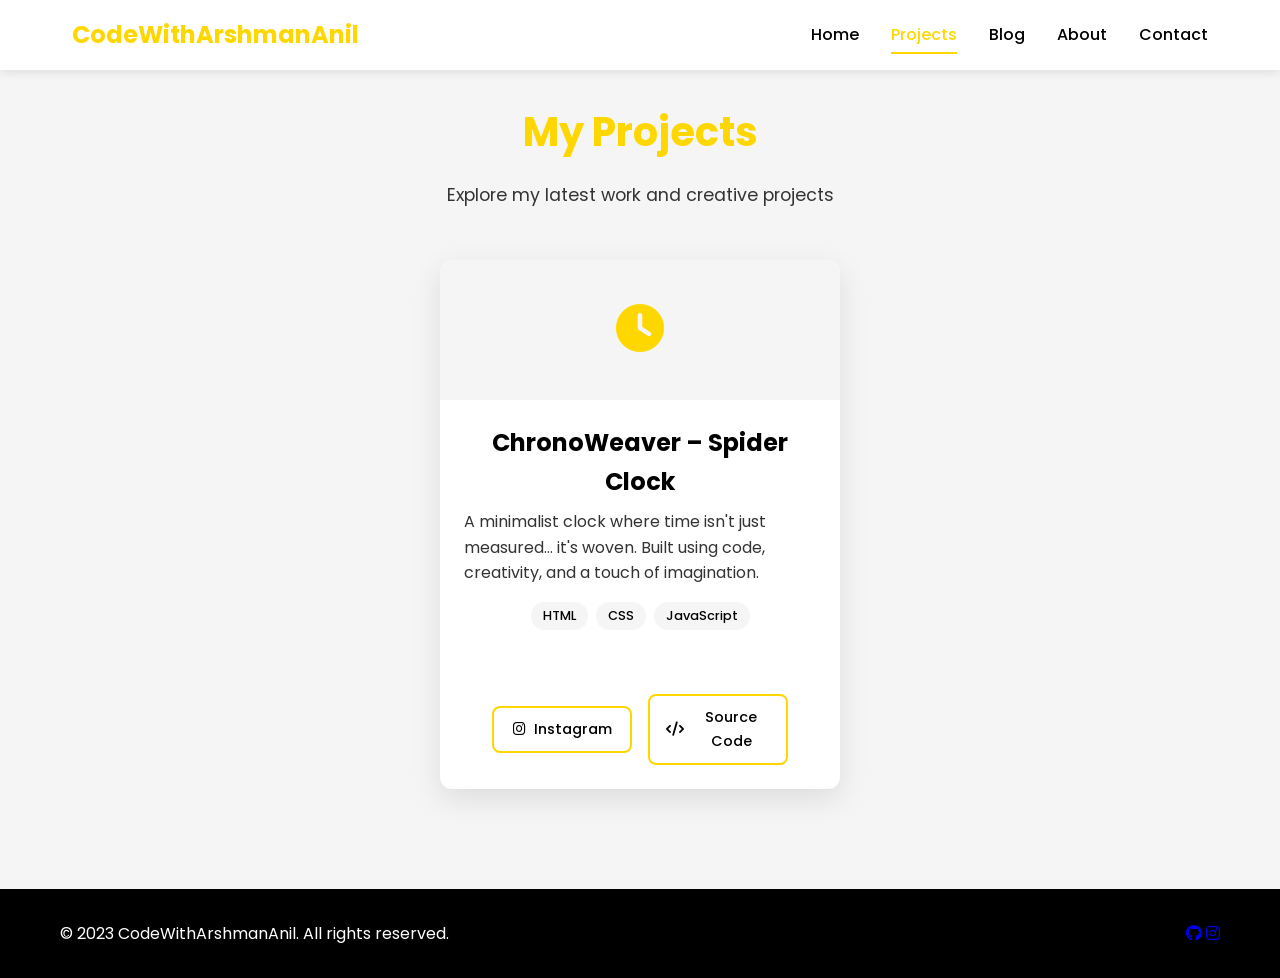
==== projects.html @ a1ff9b16 "Add files via upload" ====
<!DOCTYPE html>
<html lang="en">
<head>
    <meta charset="UTF-8">
    <meta name="viewport" content="width=device-width, initial-scale=1.0">
    <title>Projects - CodeWithArshmanAnil</title>
    <link rel="stylesheet" href="style.css">
    <link rel="stylesheet" href="https://cdnjs.cloudflare.com/ajax/libs/font-awesome/6.4.0/css/all.min.css">
    <link href="https://fonts.googleapis.com/css2?family=Poppins:wght@300;400;500;600;700&display=swap" rel="stylesheet">
</head>
<body>
    <!-- Preloader -->
    <div class="preloader">
        <div class="loader-content">
            <h2>CodeWithArshmanAnil</h2>
            <div class="loader-bar"></div>
        </div>
    </div>

    <!-- Navigation -->
    <nav class="navbar">
        <div class="nav-container">
            <div class="logo">
                <a href="index.html">CodeWithArshmanAnil</a>
            </div>
            <ul class="nav-menu">
                <li class="nav-item">
                    <a href="index.html" class="nav-link">Home</a>
                </li>
                <li class="nav-item">
                    <a href="projects.html" class="nav-link active">Projects</a>
                </li>
                <li class="nav-item">
                    <a href="blog.html" class="nav-link">Blog</a>
                </li>
                <li class="nav-item">
                    <a href="about.html" class="nav-link">About</a>
                </li>
                <li class="nav-item">
                    <a href="contact.html" class="nav-link">Contact</a>
                </li>
            </ul>
            <div class="hamburger">
                <span class="bar"></span>
                <span class="bar"></span>
                <span class="bar"></span>
            </div>
        </div>
    </nav>

    <!-- Projects Section -->
    <section class="projects-section">
        <div class="container">
            <h1 class="section-title reveal">My Projects</h1>
            <p class="section-subtitle reveal">Explore my latest work and creative projects</p>
            
            <div class="projects-grid">
                <!-- Project Card 1 -->
                <div class="project-card reveal">
                    <div class="project-icon">
                        <i class="fas fa-clock"></i>
                    </div>
                    <div class="project-content">
                        <h3 class="project-title">ChronoWeaver – Spider Clock</h3>
                        <p class="project-description">A minimalist clock where time isn't just measured… it's woven. Built using code, creativity, and a touch of imagination.</p>
                        <div class="tech-stack">
                            <span class="tech-tag">HTML</span>
                            <span class="tech-tag">CSS</span>
                            <span class="tech-tag">JavaScript</span>
                        </div>
                        <div class="project-links">
                            <a href="https://www.instagram.com/p/DQT1IyyiHK-/" target="_blank" class="btn btn-outline">
                                <i class="fab fa-instagram"></i> Instagram
                            </a>
                            <a href="https://www.mediafire.com/file/xndtvlisr0bnovw/ChronoWeaver+–+Spider+Clock.zip/file" target="_blank" class="btn btn-outline">
                                <i class="fas fa-code"></i> Source Code
                            </a>
                        </div>
                    </div>
                </div>
    </section>

    <!-- Footer -->
    <footer class="footer">
        <div class="footer-content">
            <p>&copy; 2023 CodeWithArshmanAnil. All rights reserved.</p>
            <div class="social-links">
                <a href="https://github.com/ZentrixVayne" target="_blank"><i class="fab fa-github"></i></a>
                <a href="https://www.instagram.com/iamarshmananil/" target="_blank"><i class="fab fa-instagram"></i></a>
            </div>
        </div>
    </footer>

    <script src="script.js"></script>
</body>
</html>
---- style.css ----
/* Global Styles */
* {
    margin: 0;
    padding: 0;
    box-sizing: border-box;
}

:root {
    --primary-color: #FFD700;
    --secondary-color: #FFA500;
    --text-color: #000000;
    --bg-color: #FFFFFF;
    --light-gray: #f5f5f5;
    --dark-gray: #333333;
    --transition: all 0.3s ease;
}

html {
    scroll-behavior: smooth;
}

body {
    font-family: 'Poppins', sans-serif;
    background-color: var(--bg-color);
    color: var(--text-color);
    line-height: 1.6;
    overflow-x: hidden;
    min-height: 100vh;
}

.container {
    max-width: 1200px;
    margin: 0 auto;
    padding: 0 20px;
    width: 100%;
}

/* Preloader - Faster and better centered */
.preloader {
    position: fixed;
    top: 0;
    left: 0;
    width: 100%;
    height: 100%;
    background: linear-gradient(135deg, var(--bg-color) 0%, var(--light-gray) 100%);
    display: flex;
    justify-content: center;
    align-items: center;
    z-index: 9999;
    transition: opacity 0.3s ease, visibility 0.3s ease;
}

.preloader.fade-out {
    opacity: 0;
    visibility: hidden;
}

.loader-content {
    text-align: center;
    transform: translateY(-20px);
}

.loader-content h2 {
    color: var(--primary-color);
    margin-bottom: 20px;
    font-size: 2rem;
    font-weight: 600;
    letter-spacing: 1px;
}

.loader-bar {
    width: 200px;
    height: 4px;
    background-color: rgba(255, 215, 0, 0.2);
    border-radius: 2px;
    overflow: hidden;
    position: relative;
    margin: 0 auto;
}

.loader-bar::after {
    content: '';
    position: absolute;
    top: 0;
    left: 0;
    width: 30%;
    height: 100%;
    background: linear-gradient(90deg, var(--primary-color), var(--secondary-color));
    animation: loader 1s infinite ease-in-out;
    border-radius: 2px;
}

@keyframes loader {
    0% {
        left: -30%;
    }
    100% {
        left: 100%;
    }
}

/* Navigation - Better alignment */
.navbar {
    position: fixed;
    top: 0;
    width: 100%;
    background-color: rgba(255, 255, 255, 0.95);
    backdrop-filter: blur(10px);
    box-shadow: 0 2px 10px rgba(0, 0, 0, 0.1);
    z-index: 1000;
    transition: var(--transition);
    padding: 0;
}

.nav-container {
    display: flex;
    justify-content: space-between;
    align-items: center;
    padding: 1rem 2rem;
    max-width: 1200px;
    margin: 0 auto;
    width: 100%;
}

.logo a {
    font-size: 1.5rem;
    font-weight: 700;
    color: var(--primary-color);
    text-decoration: none;
    transition: var(--transition);
    white-space: nowrap;
}

.logo a:hover {
    color: var(--secondary-color);
}

.nav-menu {
    display: flex;
    list-style: none;
    margin: 0;
    padding: 0;
    align-items: center;
}

.nav-item {
    margin-left: 2rem;
}

.nav-link {
    text-decoration: none;
    color: var(--text-color);
    font-weight: 500;
    position: relative;
    transition: var(--transition);
    padding: 0.5rem 0;
}

.nav-link::after {
    content: '';
    position: absolute;
    bottom: 0;
    left: 0;
    width: 0;
    height: 2px;
    background-color: var(--primary-color);
    transition: var(--transition);
}

.nav-link:hover::after,
.nav-link.active::after {
    width: 100%;
}

.nav-link:hover,
.nav-link.active {
    color: var(--primary-color);
}

.hamburger {
    display: none;
    flex-direction: column;
    cursor: pointer;
    padding: 5px;
}

.bar {
    width: 25px;
    height: 3px;
    background-color: var(--text-color);
    margin: 3px 0;
    transition: var(--transition);
    border-radius: 2px;
}

/* Hero Section - Better centering */
.hero {
    min-height: 100vh;
    display: flex;
    align-items: center;
    justify-content: center;
    position: relative;
    padding: 100px 20px 50px;
    background: linear-gradient(135deg, rgba(255, 215, 0, 0.05) 0%, rgba(255, 165, 0, 0.05) 100%);
}

.hero-content {
    text-align: center;
    z-index: 2;
    max-width: 800px;
    width: 100%;
}

.hero-title {
    font-size: clamp(2rem, 5vw, 3.5rem);
    font-weight: 700;
    margin-bottom: 1rem;
    color: var(--primary-color);
    animation: fadeInUp 1s ease;
    line-height: 1.2;
}

.typing-container {
    margin-bottom: 2rem;
    min-height: 40px;
    display: flex;
    align-items: center;
    justify-content: center;
    flex-wrap: wrap;
}

#typing-text {
    font-size: clamp(1rem, 3vw, 1.5rem);
    color: var(--secondary-color);
    font-weight: 500;
}

.cursor {
    font-size: clamp(1rem, 3vw, 1.5rem);
    color: var(--secondary-color);
    animation: blink 1s infinite;
    margin-left: 2px;
}

@keyframes blink {
    0%, 50% {
        opacity: 1;
    }
    51%, 100% {
        opacity: 0;
    }
}

.hero-buttons {
    display: flex;
    flex-wrap: wrap;
    justify-content: center;
    gap: 1rem;
    margin-top: 2rem;
}

/* Button Styles */
.btn {
    display: inline-flex;
    align-items: center;
    justify-content: center;
    padding: 12px 24px;
    border-radius: 8px;
    font-weight: 500;
    text-decoration: none;
    transition: var(--transition);
    border: none;
    cursor: pointer;
    position: relative;
    overflow: hidden;
    z-index: 1;
    min-width: 120px;
    font-size: 1rem;
    gap: 8px;
}

.btn-primary {
    background-color: var(--primary-color);
    color: var(--text-color);
}

.btn-primary:hover {
    background-color: var(--secondary-color);
    box-shadow: 0 5px 15px rgba(255, 165, 0, 0.3);
    transform: translateY(-2px);
}

.btn-secondary {
    background-color: transparent;
    color: var(--text-color);
    border: 2px solid var(--primary-color);
}

.btn-secondary:hover {
    background-color: var(--primary-color);
    box-shadow: 0 5px 15px rgba(255, 215, 0, 0.3);
    transform: translateY(-2px);
}

/* Outline Button Style for Project Cards */
.btn-outline {
    background-color: transparent;
    color: var(--text-color);
    border: 2px solid var(--primary-color);
    border-radius: 8px;
    padding: 10px 20px;
    font-size: 0.9rem;
    font-weight: 500;
    transition: var(--transition);
    display: inline-flex;
    align-items: center;
    justify-content: center;
    gap: 8px;
    text-decoration: none;
    cursor: pointer;
}

.btn-outline:hover {
    background: linear-gradient(135deg, var(--primary-color), var(--secondary-color));
    color: var(--text-color);
    transform: translateY(-3px);
    box-shadow: 0 5px 15px rgba(255, 215, 0, 0.3);
}

.hero-animation {
    position: absolute;
    top: 0;
    left: 0;
    width: 100%;
    height: 100%;
    z-index: 1;
    overflow: hidden;
    pointer-events: none;
}

.floating-shapes {
    position: relative;
    width: 100%;
    height: 100%;
}

.shape {
    position: absolute;
    border-radius: 50%;
    opacity: 0.1;
}

.shape-1 {
    width: 300px;
    height: 300px;
    background-color: var(--primary-color);
    top: 10%;
    left: 10%;
    animation: float 8s infinite ease-in-out;
}

.shape-2 {
    width: 200px;
    height: 200px;
    background-color: var(--secondary-color);
    bottom: 10%;
    right: 10%;
    animation: float 10s infinite ease-in-out reverse;
}

.shape-3 {
    width: 150px;
    height: 150px;
    background-color: var(--primary-color);
    top: 50%;
    right: 20%;
    animation: float 7s infinite ease-in-out;
}

@keyframes float {
    0%, 100% {
        transform: translateY(0) rotate(0deg);
    }
    50% {
        transform: translateY(-20px) rotate(10deg);
    }
}

/* Section Styles - Better alignment */
.section-title {
    font-size: clamp(2rem, 4vw, 2.5rem);
    font-weight: 700;
    text-align: center;
    margin-bottom: 1rem;
    color: var(--primary-color);
}

.section-subtitle {
    text-align: center;
    max-width: 700px;
    margin: 0 auto 3rem;
    color: var(--dark-gray);
    font-size: 1.1rem;
    line-height: 1.8;
}

/* About Preview Section */
.about-preview {
    padding: 80px 0;
    background-color: var(--light-gray);
}

.about-card {
    background-color: var(--bg-color);
    border-radius: 12px;
    padding: 2rem;
    text-align: center;
    max-width: 800px;
    margin: 0 auto;
    box-shadow: 0 10px 30px rgba(0, 0, 0, 0.1);
    transition: var(--transition);
}

.about-card:hover {
    transform: translateY(-10px);
    box-shadow: 0 15px 40px rgba(0, 0, 0, 0.15);
}

.about-icon {
    font-size: 3rem;
    color: var(--primary-color);
    margin-bottom: 1rem;
}

.about-card h3 {
    font-size: 1.8rem;
    margin-bottom: 1rem;
    color: var(--text-color);
}

.about-card p {
    margin-bottom: 1.5rem;
    color: var(--dark-gray);
    line-height: 1.8;
}

/* Skills Preview Section */
.skills-preview {
    padding: 80px 0;
}

.skills-grid {
    display: grid;
    grid-template-columns: repeat(auto-fit, minmax(250px, 1fr));
    gap: 2rem;
}

.skill-card {
    background-color: var(--bg-color);
    border-radius: 12px;
    padding: 2rem;
    text-align: center;
    box-shadow: 0 10px 30px rgba(0, 0, 0, 0.1);
    transition: var(--transition);
    height: 100%;
}

.skill-card:hover {
    transform: translateY(-10px);
    box-shadow: 0 15px 40px rgba(0, 0, 0, 0.15);
}

.skill-icon {
    font-size: 2.5rem;
    color: var(--primary-color);
    margin-bottom: 1rem;
}

.skill-card h3 {
    font-size: 1.5rem;
    margin-bottom: 1rem;
    color: var(--text-color);
}

.skill-card p {
    color: var(--dark-gray);
    line-height: 1.6;
}

/* Featured Projects Section */
.featured-projects {
    padding: 80px 0;
    background-color: var(--light-gray);
}

.projects-preview {
    display: grid;
    grid-template-columns: repeat(auto-fit, minmax(300px, 1fr));
    gap: 2rem;
    margin-bottom: 2rem;
}

.project-preview-card {
    background-color: var(--bg-color);
    border-radius: 12px;
    padding: 2rem;
    box-shadow: 0 10px 30px rgba(0, 0, 0, 0.1);
    transition: var(--transition);
    height: 100%;
    display: flex;
    flex-direction: column;
}

.project-preview-card:hover {
    transform: translateY(-10px);
    box-shadow: 0 15px 40px rgba(0, 0, 0, 0.15);
}

.project-preview-icon {
    font-size: 2.5rem;
    color: var(--primary-color);
    margin-bottom: 1rem;
    text-align: center;
}

.project-preview-card h3 {
    font-size: 1.5rem;
    margin-bottom: 1rem;
    color: var(--text-color);
    text-align: center;
}

.project-preview-card p {
    margin-bottom: 1.5rem;
    color: var(--dark-gray);
    line-height: 1.6;
    flex-grow: 1;
}

.tech-tags {
    display: flex;
    flex-wrap: wrap;
    gap: 0.5rem;
    margin-bottom: 1.5rem;
    justify-content: center;
}

.tech-tag {
    background-color: var(--light-gray);
    color: var(--text-color);
    padding: 0.25rem 0.75rem;
    border-radius: 20px;
    font-size: 0.8rem;
    font-weight: 500;
}

.view-all-container {
    text-align: center;
}

/* Latest Blog Section */
.latest-blog {
    padding: 80px 0;
}

.blog-preview {
    display: grid;
    grid-template-columns: repeat(auto-fit, minmax(300px, 1fr));
    gap: 2rem;
    margin-bottom: 2rem;
}

.blog-preview-card {
    background-color: var(--bg-color);
    border-radius: 12px;
    padding: 2rem;
    box-shadow: 0 10px 30px rgba(0, 0, 0, 0.1);
    transition: var(--transition);
    display: flex;
    align-items: center;
    gap: 1.5rem;
}

.blog-preview-card:hover {
    transform: translateY(-10px);
    box-shadow: 0 15px 40px rgba(0, 0, 0, 0.15);
}

.blog-preview-icon {
    font-size: 2.5rem;
    color: var(--primary-color);
    flex-shrink: 0;
}

.blog-preview-content {
    flex-grow: 1;
}

.blog-meta {
    display: flex;
    justify-content: space-between;
    margin-bottom: 0.5rem;
    font-size: 0.9rem;
    color: var(--dark-gray);
}

.blog-preview-card h3 {
    font-size: 1.3rem;
    margin-bottom: 0.5rem;
    color: var(--text-color);
}

.blog-preview-card p {
    margin-bottom: 1rem;
    color: var(--dark-gray);
    line-height: 1.6;
}

/* Stats Section */
.stats {
    padding: 80px 0;
    background-color: var(--light-gray);
}

.stats-grid {
    display: grid;
    grid-template-columns: repeat(auto-fit, minmax(200px, 1fr));
    gap: 2rem;
}

.stat-card {
    background-color: var(--bg-color);
    border-radius: 12px;
    padding: 2rem;
    text-align: center;
    box-shadow: 0 10px 30px rgba(0, 0, 0, 0.1);
    transition: var(--transition);
}

.stat-card:hover {
    transform: translateY(-10px);
    box-shadow: 0 15px 40px rgba(0, 0, 0, 0.15);
}

.stat-icon {
    font-size: 2.5rem;
    color: var(--primary-color);
    margin-bottom: 1rem;
}

.stat-number {
    font-size: 2.5rem;
    font-weight: 700;
    color: var(--secondary-color);
    margin-bottom: 0.5rem;
}

.stat-card p {
    color: var(--dark-gray);
}

/* CTA Section */
.cta {
    padding: 80px 0;
}

.cta-card {
    background: linear-gradient(135deg, var(--primary-color) 0%, var(--secondary-color) 100%);
    border-radius: 12px;
    padding: 3rem 2rem;
    text-align: center;
    color: var(--bg-color);
    box-shadow: 0 10px 30px rgba(0, 0, 0, 0.1);
    transition: var(--transition);
}

.cta-card:hover {
    transform: translateY(-10px);
    box-shadow: 0 15px 40px rgba(0, 0, 0, 0.15);
}

.cta-card h2 {
    font-size: 2rem;
    margin-bottom: 1rem;
}

.cta-card p {
    margin-bottom: 2rem;
    font-size: 1.1rem;
    max-width: 600px;
    margin-left: auto;
    margin-right: auto;
}

.cta-buttons {
    display: flex;
    flex-wrap: wrap;
    justify-content: center;
    gap: 1rem;
}

.cta .btn {
    background-color: var(--bg-color);
    color: var(--text-color);
}

.cta .btn:hover {
    background-color: var(--light-gray);
}

/* Projects Section - Better grid */
.projects-section {
    padding: 100px 0;
    background-color: var(--light-gray);
}

.projects-grid {
    display: grid;
    grid-template-columns: repeat(auto-fit, minmax(350px, 1fr));
    gap: 2rem;
    justify-items: center;
}

.project-card {
    background-color: var(--bg-color);
    border-radius: 12px;
    overflow: hidden;
    box-shadow: 0 10px 30px rgba(0, 0, 0, 0.1);
    transition: var(--transition);
    width: 100%;
    max-width: 400px;
    display: flex;
    flex-direction: column;
}

.project-card:hover {
    transform: translateY(-10px);
    box-shadow: 0 15px 40px rgba(0, 0, 0, 0.15);
}

.project-icon {
    background-color: var(--light-gray);
    padding: 2rem;
    text-align: center;
    font-size: 3rem;
    color: var(--primary-color);
}

.project-content {
    padding: 1.5rem;
    flex-grow: 1;
    display: flex;
    flex-direction: column;
}

.project-title {
    font-size: 1.5rem;
    margin-bottom: 0.5rem;
    color: var(--text-color);
    text-align: center;
}

.project-description {
    margin-bottom: 1rem;
    color: var(--dark-gray);
    line-height: 1.6;
    flex-grow: 1;
}

.tech-stack {
    display: flex;
    flex-wrap: wrap;
    gap: 0.5rem;
    margin-bottom: 1.5rem;
    justify-content: center;
}

/* Project Links - Updated for side-by-side buttons */
.project-links {
    display: flex;
    justify-content: center;
    gap: 1rem;
    margin-top: auto;
    padding-top: 1rem;
}

.project-links .btn-outline {
    flex: 1;
    max-width: 140px;
}

/* Blog Section - Better alignment */
.blog-section {
    padding: 100px 0;
}

.blog-grid {
    display: grid;
    grid-template-columns: repeat(auto-fit, minmax(350px, 1fr));
    gap: 2rem;
    justify-items: center;
}

.blog-card {
    background-color: var(--bg-color);
    border-radius: 12px;
    overflow: hidden;
    box-shadow: 0 10px 30px rgba(0, 0, 0, 0.1);
    transition: var(--transition);
    width: 100%;
    max-width: 400px;
    display: flex;
    flex-direction: column;
}

.blog-card:hover {
    transform: translateY(-10px);
    box-shadow: 0 15px 40px rgba(0, 0, 0, 0.15);
}

.blog-icon {
    background-color: var(--light-gray);
    padding: 2rem;
    text-align: center;
    font-size: 3rem;
    color: var(--primary-color);
}

.blog-content {
    padding: 1.5rem;
    flex-grow: 1;
    display: flex;
    flex-direction: column;
}

.blog-meta {
    display: flex;
    justify-content: space-between;
    margin-bottom: 1rem;
    font-size: 0.9rem;
    color: var(--dark-gray);
}

.blog-title {
    font-size: 1.5rem;
    margin-bottom: 0.5rem;
    color: var(--text-color);
}

.blog-description {
    margin-bottom: 1.5rem;
    color: var(--dark-gray);
    line-height: 1.6;
    flex-grow: 1;
}

/* About Section - Better layout */
.about-section {
    padding: 100px 0;
    background-color: var(--light-gray);
}

.about-content {
    display: flex;
    gap: 3rem;
    margin-bottom: 4rem;
    align-items: center;
    justify-content: center;
    flex-wrap: wrap;
}

.about-avatar {
    flex: 1;
    min-width: 300px;
    max-width: 400px;
    display: flex;
    justify-content: center;
}

.avatar-icon {
    width: 200px;
    height: 200px;
    background-color: var(--primary-color);
    border-radius: 50%;
    display: flex;
    align-items: center;
    justify-content: center;
    font-size: 5rem;
    color: var(--bg-color);
    box-shadow: 0 10px 30px rgba(0, 0, 0, 0.1);
}

.about-text {
    flex: 2;
    min-width: 300px;
}

.about-text h2 {
    font-size: 2rem;
    margin-bottom: 1rem;
    color: var(--primary-color);
}

.about-text p {
    margin-bottom: 1rem;
    color: var(--dark-gray);
    line-height: 1.8;
}

.about-info {
    margin-top: 2rem;
}

.info-item {
    display: flex;
    align-items: center;
    gap: 1rem;
    margin-bottom: 0.5rem;
}

.info-item i {
    color: var(--primary-color);
    width: 20px;
    text-align: center;
}

.skills-section {
    margin-top: 4rem;
}

.skills-title {
    font-size: 2rem;
    margin-bottom: 2rem;
    text-align: center;
    color: var(--primary-color);
}

.skills-grid {
    display: grid;
    grid-template-columns: repeat(auto-fit, minmax(300px, 1fr));
    gap: 2rem;
}

.skill-item {
    margin-bottom: 1.5rem;
}

.skill-header {
    display: flex;
    justify-content: space-between;
    margin-bottom: 0.5rem;
}

.skill-name {
    font-weight: 500;
}

.skill-percentage {
    color: var(--primary-color);
    font-weight: 500;
}

.skill-bar {
    height: 10px;
    background-color: var(--light-gray);
    border-radius: 5px;
    overflow: hidden;
}

.skill-progress {
    height: 100%;
    background: linear-gradient(90deg, var(--primary-color), var(--secondary-color));
    border-radius: 5px;
    width: 0;
    transition: width 1.5s ease;
}

/* Contact Section - Better form alignment */
.contact-section {
    padding: 100px 0;
    background-color: var(--light-gray);
}

.contact-content {
    display: grid;
    grid-template-columns: 2fr 1fr;
    gap: 3rem;
    max-width: 1000px;
    margin: 0 auto;
}

.contact-form {
    background-color: var(--bg-color);
    padding: 2rem;
    border-radius: 8px;
    box-shadow: 0 5px 15px rgba(0, 0, 0, 0.1);
}

.form-group {
    position: relative;
    margin-bottom: 1.5rem;
}

.form-group label {
    display: block;
    margin-bottom: 0.5rem;
    font-weight: 500;
    color: var(--text-color);
}

.form-group input,
.form-group textarea {
    width: 100%;
    padding: 0.75rem;
    border: 1px solid #ddd;
    border-radius: 4px;
    font-family: inherit;
    transition: var(--transition);
    font-size: 1rem;
}

.form-group input:focus,
.form-group textarea:focus {
    outline: none;
    border-color: var(--primary-color);
    box-shadow: 0 0 0 2px rgba(255, 215, 0, 0.2);
}

.form-group input.error,
.form-group textarea.error {
    border-color: #ff4d4d;
    box-shadow: 0 0 0 2px rgba(255, 77, 77, 0.2);
}

.error-message {
    color: #ff4d4d;
    font-size: 0.85rem;
    margin-top: 0.25rem;
    min-height: 1.2rem;
}

.form-message {
    margin-top: 1.5rem;
    padding: 1rem;
    border-radius: 8px;
    display: none;
    font-weight: 500;
    box-shadow: 0 4px 12px rgba(0, 0, 0, 0.1);
    transform: translateY(-10px);
    opacity: 0;
    transition: all 0.3s ease;
}

.form-message.show {
    display: block;
    transform: translateY(0);
    opacity: 1;
}

.form-message.success-message {
    background-color: #d4edda;
    color: #155724;
    border: 1px solid #c3e6cb;
}

.form-message.error-message-box {
    background-color: #f8d7da;
    color: #721c24;
    border: 1px solid #f5c6cb;
}

.btn:disabled {
    opacity: 0.7;
    cursor: not-allowed;
    transform: none !important;
}

.btn:disabled:hover {
    box-shadow: none;
    transform: none !important;
}

.contact-info {
    background-color: var(--bg-color);
    padding: 2rem;
    border-radius: 8px;
    box-shadow: 0 5px 15px rgba(0, 0, 0, 0.1);
    height: fit-content;
}

.contact-info h2 {
    font-size: 1.5rem;
    margin-bottom: 1.5rem;
    color: var(--primary-color);
}

.contact-info .info-item {
    margin-bottom: 1rem;
}

.social-links {
    margin-top: 2rem;
}

.social-links h3 {
    font-size: 1.2rem;
    margin-bottom: 1rem;
    color: var(--text-color);
}

.social-link {
    display: inline-flex;
    align-items: center;
    justify-content: center;
    width: 40px;
    height: 40px;
    background-color: var(--light-gray);
    color: var(--text-color);
    border-radius: 50%;
    margin-right: 1rem;
    transition: var(--transition);
    text-decoration: none;
}

.social-link:hover {
    background-color: var(--primary-color);
    color: var(--bg-color);
    transform: translateY(-5px);
}

/* Footer - Better alignment */
.footer {
    background-color: var(--text-color);
    color: var(--bg-color);
    padding: 2rem 0;
}

.footer-content {
    display: flex;
    justify-content: space-between;
    align-items: center;
    max-width: 1200px;
    margin: 0 auto;
    padding: 0 20px;
    flex-wrap: wrap;
    gap: 1rem;
}

.footer .social-links {
    margin-top: 0;
}

.footer .social-link {
    background-color: transparent;
    border: 1px solid var(--bg-color);
    color: var(--bg-color);
}

.footer .social-link:hover {
    background-color: var(--primary-color);
    border-color: var(--primary-color);
    color: var(--text-color);
}

/* Reveal Animation */
.reveal {
    opacity: 0;
    transform: translateY(30px);
    transition: opacity 0.8s ease, transform 0.8s ease;
}

.reveal.active {
    opacity: 1;
    transform: translateY(0);
}

/* Responsive Design - Better mobile alignment */
@media (max-width: 992px) {
    .about-content {
        flex-direction: column;
        text-align: center;
    }
    
    .about-avatar {
        max-width: 300px;
        margin: 0 auto;
    }
    
    .contact-content {
        grid-template-columns: 1fr;
        max-width: 600px;
    }
    
    .blog-preview-card {
        flex-direction: column;
        text-align: center;
    }
}

@media (max-width: 768px) {
    .nav-menu {
        position: fixed;
        left: -100%;
        top: 70px;
        flex-direction: column;
        background-color: var(--bg-color);
        width: 100%;
        text-align: center;
        transition: 0.3s;
        box-shadow: 0 10px 27px rgba(0, 0, 0, 0.05);
        padding: 2rem 0;
    }
    
    .nav-menu.active {
        left: 0;
    }
    
    .nav-item {
        margin: 1rem 0;
    }
    
    .hamburger {
        display: flex;
    }
    
    .hamburger.active .bar:nth-child(2) {
        opacity: 0;
    }
    
    .hamburger.active .bar:nth-child(1) {
        transform: translateY(8px) rotate(45deg);
    }
    
    .hamburger.active .bar:nth-child(3) {
        transform: translateY(-8px) rotate(-45deg);
    }
    
    .hero {
        padding: 100px 20px 50px;
    }
    
    .projects-grid,
    .blog-grid {
        grid-template-columns: 1fr;
        padding: 0 10px;
    }
    
    .skills-grid {
        grid-template-columns: 1fr;
    }
    
    .stats-grid {
        grid-template-columns: repeat(2, 1fr);
    }
    
    .footer-content {
        flex-direction: column;
        gap: 1rem;
        text-align: center;
    }
    
    /* Project links responsive */
    .project-links {
        flex-direction: column;
        gap: 0.75rem;
    }
    
    .project-links .btn-outline {
        max-width: 100%;
    }
}

@media (max-width: 576px) {
    .hero-buttons {
        flex-direction: column;
        align-items: center;
    }
    
    .btn {
        width: 200px;
    }
    
    .contact-form {
        padding: 1.5rem;
    }
    
    .contact-info {
        padding: 1.5rem;
    }
    
    .cta-card {
        padding: 2rem 1.5rem;
    }
    
    .stats-grid {
        grid-template-columns: 1fr;
    }
}

/* Utility Classes */
@keyframes fadeInUp {
    from {
        opacity: 0;
        transform: translateY(30px);
    }
    to {
        opacity: 1;
        transform: translateY(0);
    }
}

/* Ripple effect for buttons */
.ripple {
    position: absolute;
    border-radius: 50%;
    background-color: rgba(255, 255, 255, 0.6);
    transform: scale(0);
    animation: ripple-animation 0.6s ease-out;
    pointer-events: none;
}

@keyframes ripple-animation {
    to {
        transform: scale(4);
        opacity: 0;
    }
}

/* Ensure preloader is properly hidden */
.preloader {
    transition: opacity 0.3s ease, visibility 0.3s ease;
}

.preloader[style*="display: none"] {
    opacity: 0 !important;
    visibility: hidden !important;
}
/* Project Links - Updated for side-by-side buttons */
.project-links {
    display: flex;
    justify-content: center;
    align-items: center;
    gap: 1rem;
    margin-top: 1.5rem;
    padding-top: 1rem;
    width: 100%;
}

.project-links .btn-outline {
    flex: 1;
    max-width: 140px;
    min-width: 120px;
    padding: 10px 16px;
    font-size: 0.9rem;
    text-align: center;
    text-decoration: none;
    border: 2px solid var(--primary-color);
    border-radius: 8px;
    background-color: transparent;
    color: var(--text-color);
    transition: all 0.3s ease;
    display: inline-flex;
    align-items: center;
    justify-content: center;
    gap: 8px;
    cursor: pointer;
}

.project-links .btn-outline:hover {
    background: linear-gradient(135deg, var(--primary-color), var(--secondary-color));
    color: var(--text-color);
    transform: translateY(-3px);
    box-shadow: 0 5px 15px rgba(255, 215, 0, 0.3);
    text-decoration: none;
}

.project-links .btn-outline i {
    font-size: 0.9rem;
}

/* Ensure project cards have proper height */
.project-card {
    min-height: 450px;
    display: flex;
    flex-direction: column;
}

.project-content {
    flex: 1;
    display: flex;
    flex-direction: column;
}

.project-description {
    flex: 1;
    margin-bottom: 1rem;
}

/* Responsive adjustments */
@media (max-width: 768px) {
    .project-links {
        flex-direction: column;
        gap: 0.75rem;
    }
    
    .project-links .btn-outline {
        max-width: 100%;
        width: 100%;
    }
}
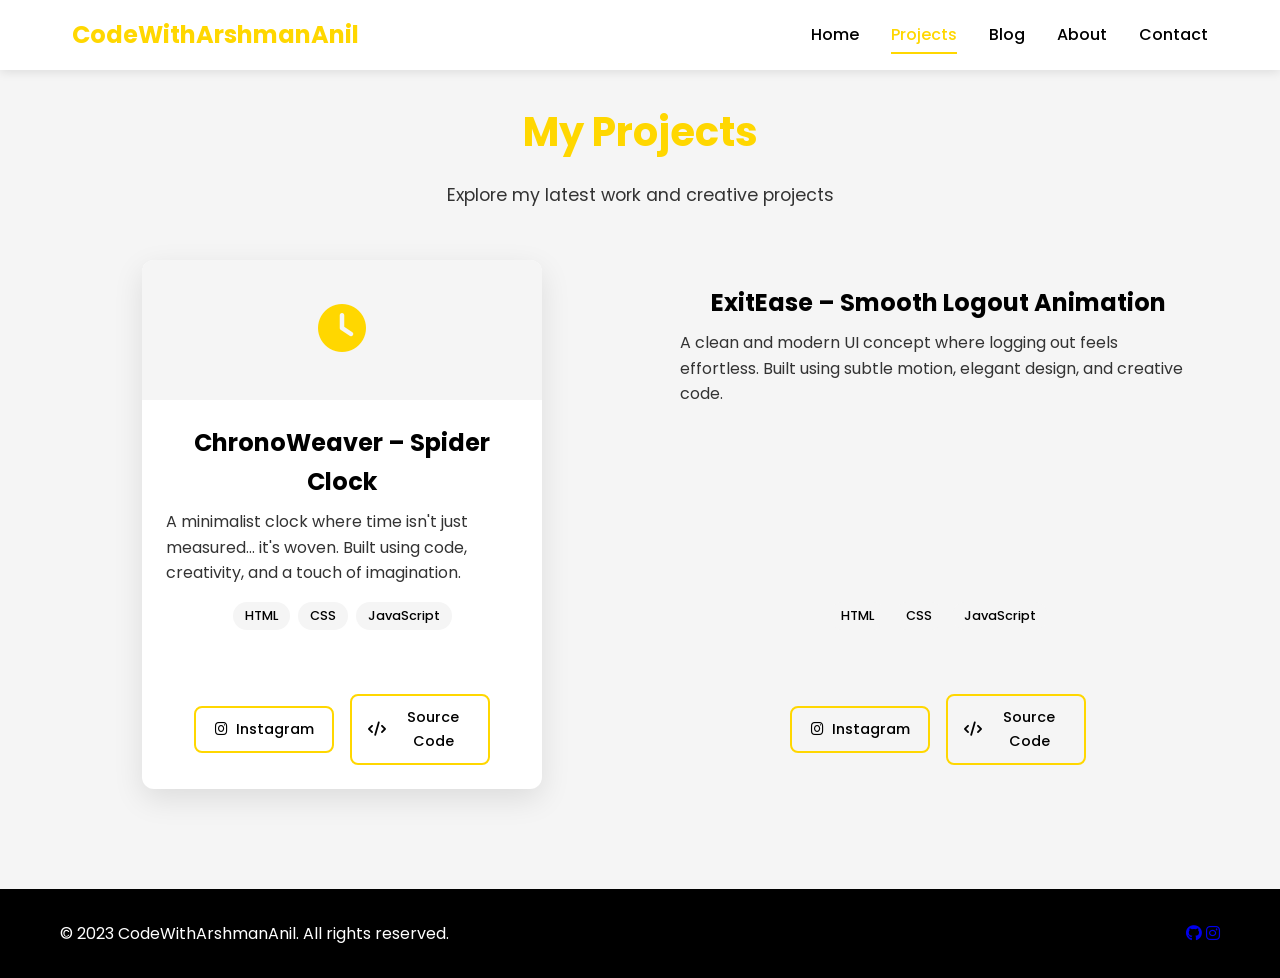
==== commit 49054a74: "projects.html Added a new project card for 'ExitEase' with description and links." ====
--- a/projects.html
+++ b/projects.html
@@ -78,6 +78,24 @@
                         </div>
                     </div>
                 </div>
+                <div class="project-content">
+                        <h3 class="project-title">ExitEase – Smooth Logout Animation</h3>
+                        <p class="project-description">A clean and modern UI concept where logging out feels effortless. Built using subtle motion, elegant design, and creative code.</p>
+                        <div class="tech-stack">
+                            <span class="tech-tag">HTML</span>
+                            <span class="tech-tag">CSS</span>
+                            <span class="tech-tag">JavaScript</span>
+                        </div>
+                        <div class="project-links">
+                            <a href="https://www.instagram.com/p/DQUZDVMiCwQ/" target="_blank" class="btn btn-outline">
+                                <i class="fab fa-instagram"></i> Instagram
+                            </a>
+                            <a href="https://www.mediafire.com/file/0e667hmmb7hnprj/Animated-Logout-Button.zip/file" target="_blank" class="btn btn-outline">
+                                <i class="fas fa-code"></i> Source Code
+                            </a>
+                        </div>
+                    </div>
+                </div>
     </section>
 
     <!-- Footer -->
@@ -93,4 +111,5 @@
 
     <script src="script.js"></script>
 </body>
-</html>+
+</html>
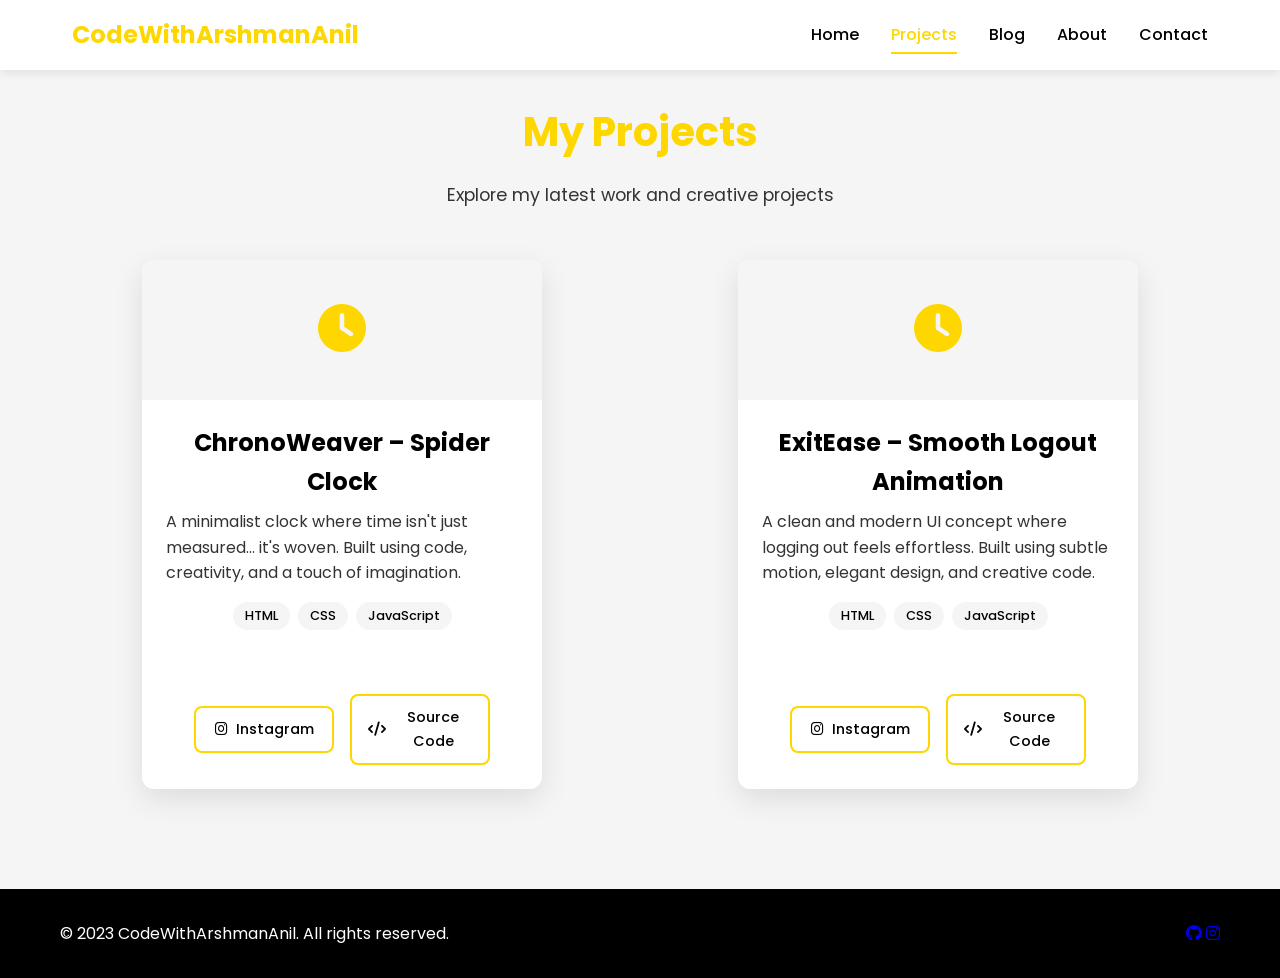
==== commit 172885ce: "projects.html" ====
--- a/projects.html
+++ b/projects.html
@@ -78,6 +78,10 @@
                         </div>
                     </div>
                 </div>
+                <div class="project-card reveal">
+                    <div class="project-icon">
+                        <i class="fas fa-clock"></i>
+                    </div>
                 <div class="project-content">
                         <h3 class="project-title">ExitEase – Smooth Logout Animation</h3>
                         <p class="project-description">A clean and modern UI concept where logging out feels effortless. Built using subtle motion, elegant design, and creative code.</p>
@@ -113,3 +117,4 @@
 </body>
 
 </html>
+
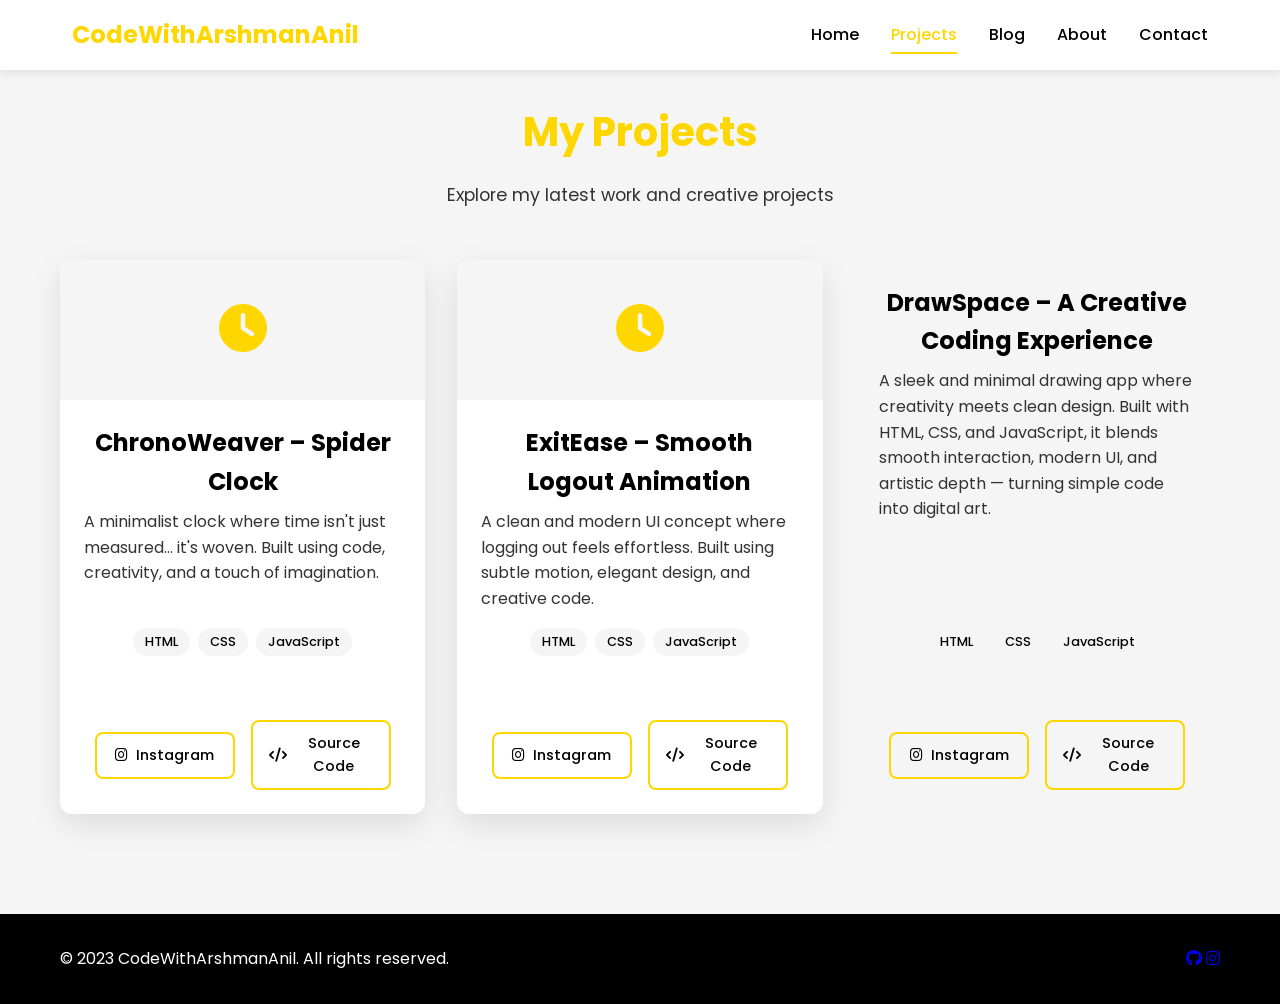
==== commit 5fae9b15: "projects.html Added new project cards for 'DrawSpace' and updated existing project details." ====
--- a/projects.html
+++ b/projects.html
@@ -100,6 +100,24 @@
                         </div>
                     </div>
                 </div>
+                <div class="project-content">
+                        <h3 class="project-title">DrawSpace – A Creative Coding Experience</h3>
+                        <p class="project-description">A sleek and minimal drawing app where creativity meets clean design. Built with HTML, CSS, and JavaScript, it blends smooth interaction, modern UI, and artistic depth — turning simple code into digital art.</p>
+                        <div class="tech-stack">
+                            <span class="tech-tag">HTML</span>
+                            <span class="tech-tag">CSS</span>
+                            <span class="tech-tag">JavaScript</span>
+                        </div>
+                        <div class="project-links">
+                            <a href="https://www.instagram.com/p/DQWyrmqCN6z/" target="_blank" class="btn btn-outline">
+                                <i class="fab fa-instagram"></i> Instagram
+                            </a>
+                            <a href="https://www.mediafire.com/file/strnmmcsp07sxum/Drawing+App.zip/file" target="_blank" class="btn btn-outline">
+                                <i class="fas fa-code"></i> Source Code
+                            </a>
+                        </div>
+                    </div>
+                </div>
     </section>
 
     <!-- Footer -->
@@ -118,3 +136,4 @@
 
 </html>
 
+
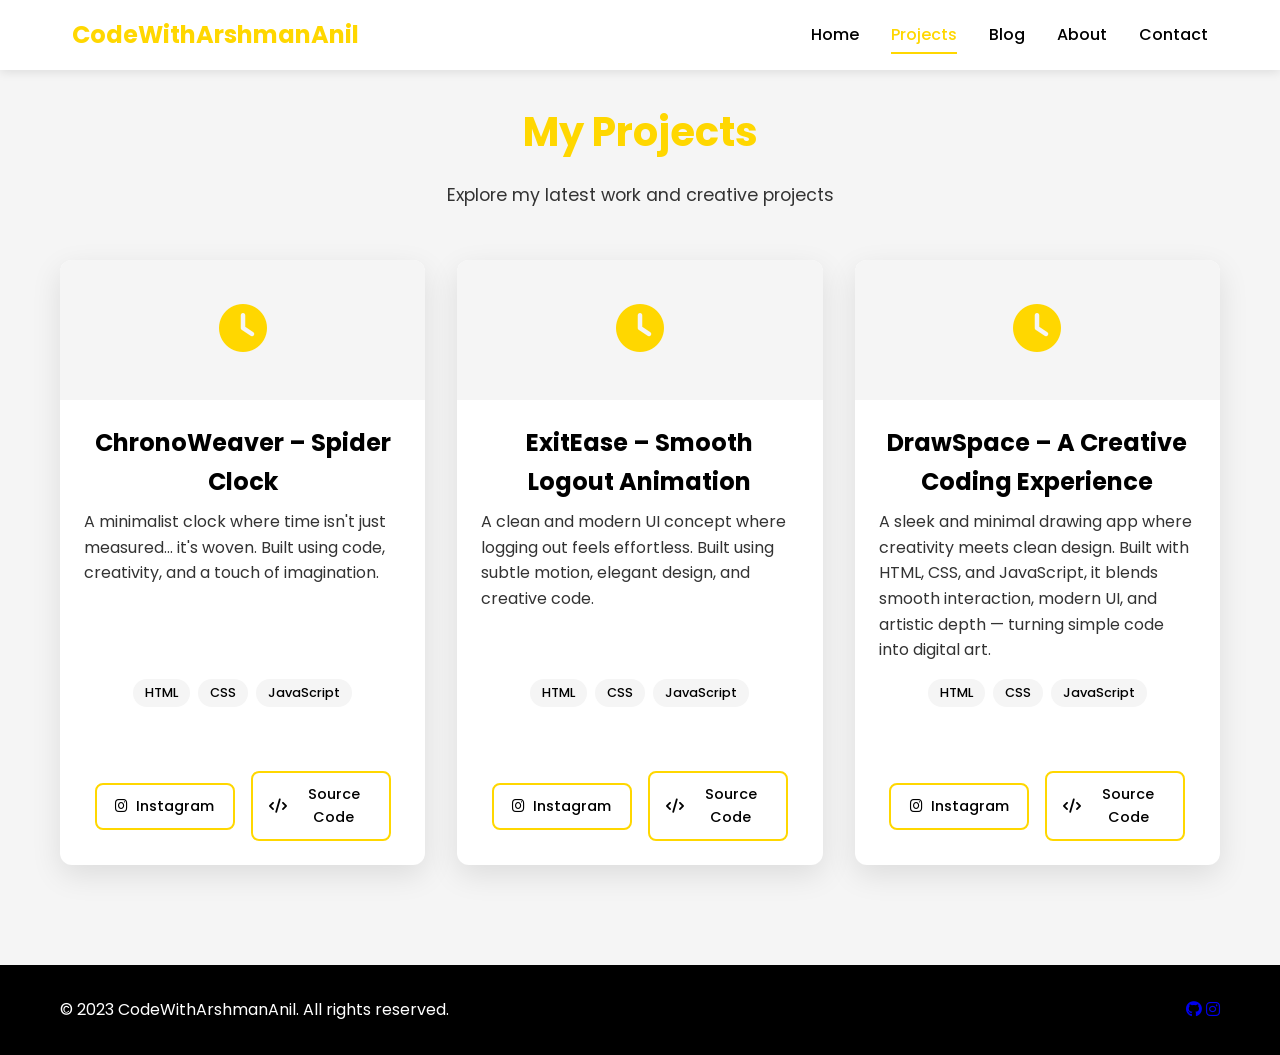
==== commit 55bb0bfc: "projects.html" ====
--- a/projects.html
+++ b/projects.html
@@ -100,6 +100,10 @@
                         </div>
                     </div>
                 </div>
+                <div class="project-card reveal">
+                    <div class="project-icon">
+                        <i class="fas fa-clock"></i>
+                    </div>
                 <div class="project-content">
                         <h3 class="project-title">DrawSpace – A Creative Coding Experience</h3>
                         <p class="project-description">A sleek and minimal drawing app where creativity meets clean design. Built with HTML, CSS, and JavaScript, it blends smooth interaction, modern UI, and artistic depth — turning simple code into digital art.</p>
@@ -137,3 +141,4 @@
 </html>
 
 
+
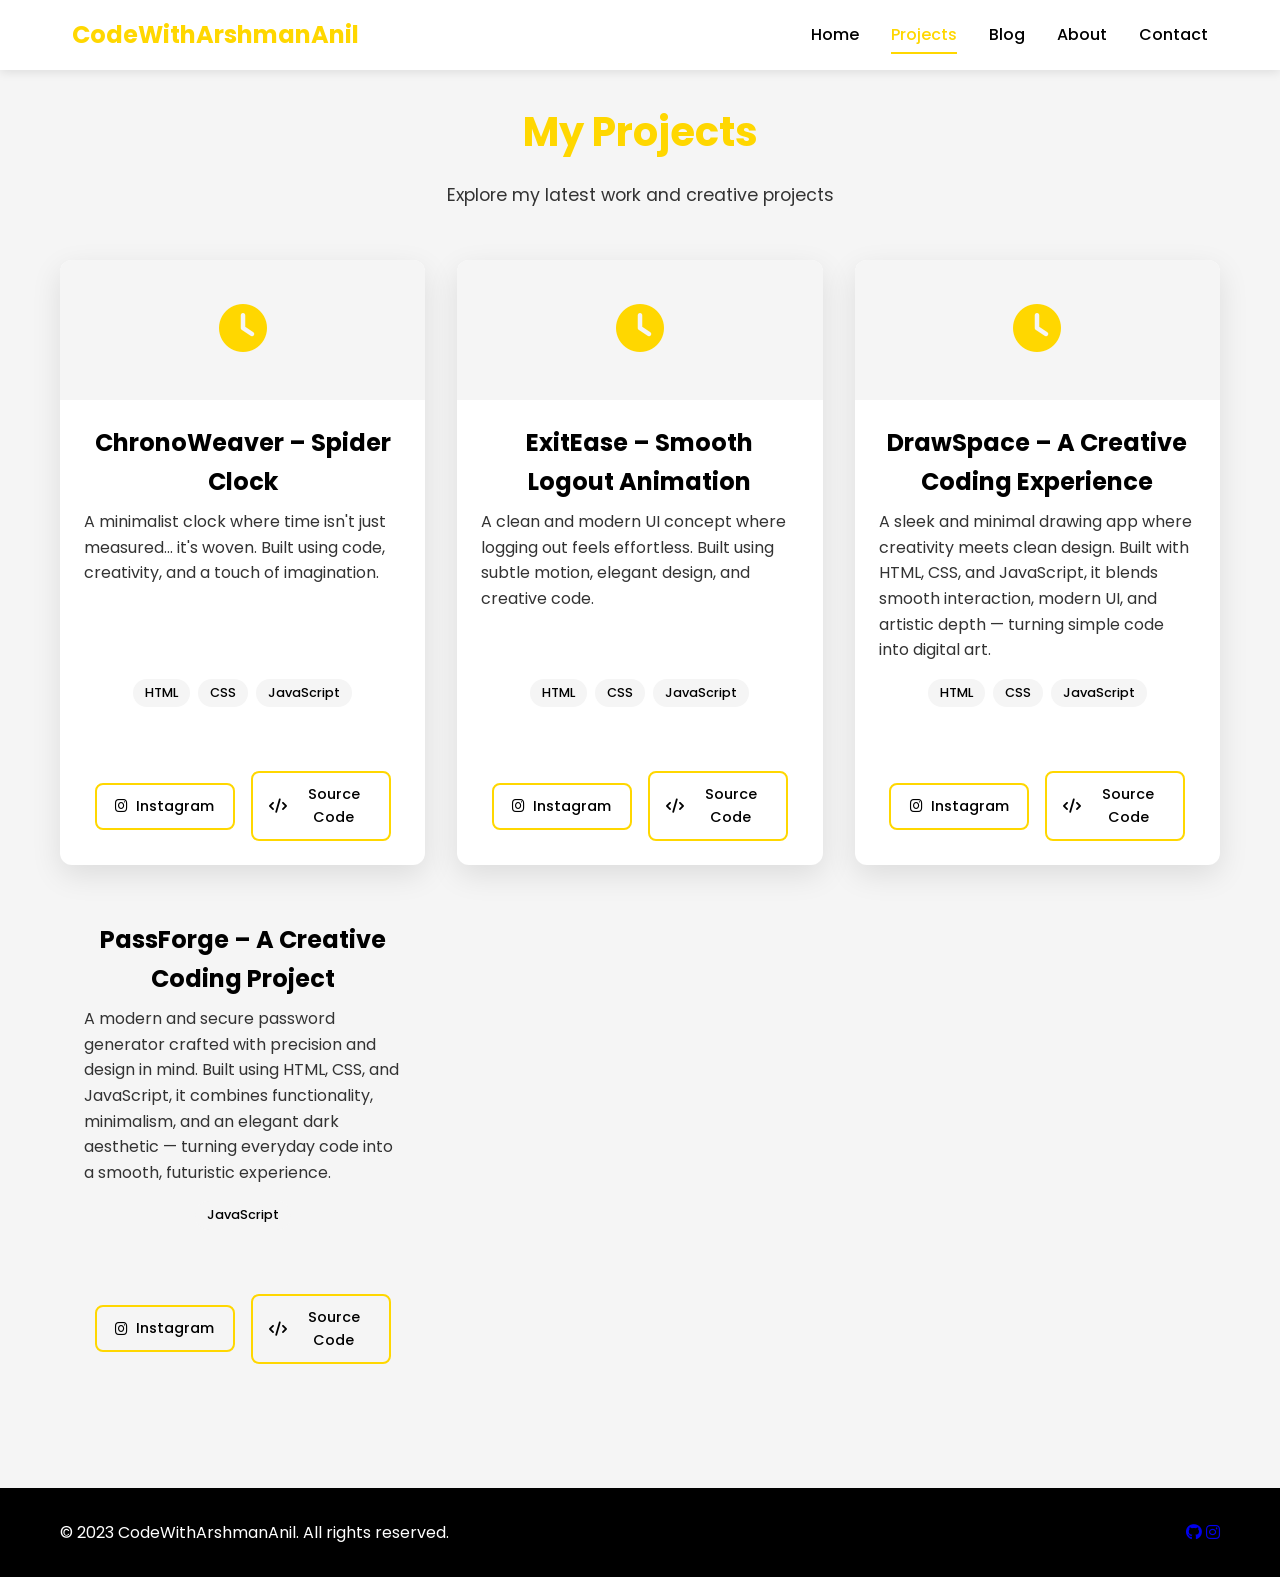
==== commit 7ee7c5aa: "projects.html" ====
--- a/projects.html
+++ b/projects.html
@@ -122,6 +122,22 @@
                         </div>
                     </div>
                 </div>
+                <div class="project-content">
+                        <h3 class="project-title">PassForge – A Creative Coding Project</h3>
+                        <p class="project-description">A modern and secure password generator crafted with precision and design in mind. Built using HTML, CSS, and JavaScript, it combines functionality, minimalism, and an elegant dark aesthetic — turning everyday code into a smooth, futuristic experience.</p>
+                        <div class="tech-stack">
+                            <span class="tech-tag">JavaScript</span>
+                        </div>
+                        <div class="project-links">
+                            <a href="https://www.instagram.com/p/DQW4aw6iOCu/" target="_blank" class="btn btn-outline">
+                                <i class="fab fa-instagram"></i> Instagram
+                            </a>
+                            <a href="https://www.mediafire.com/file/3naakehrnvsp400/Random+Password+Generator+JavaScript.zip/file" target="_blank" class="btn btn-outline">
+                                <i class="fas fa-code"></i> Source Code
+                            </a>
+                        </div>
+                    </div>
+                </div>
     </section>
 
     <!-- Footer -->
@@ -142,3 +158,4 @@
 
 
 
+
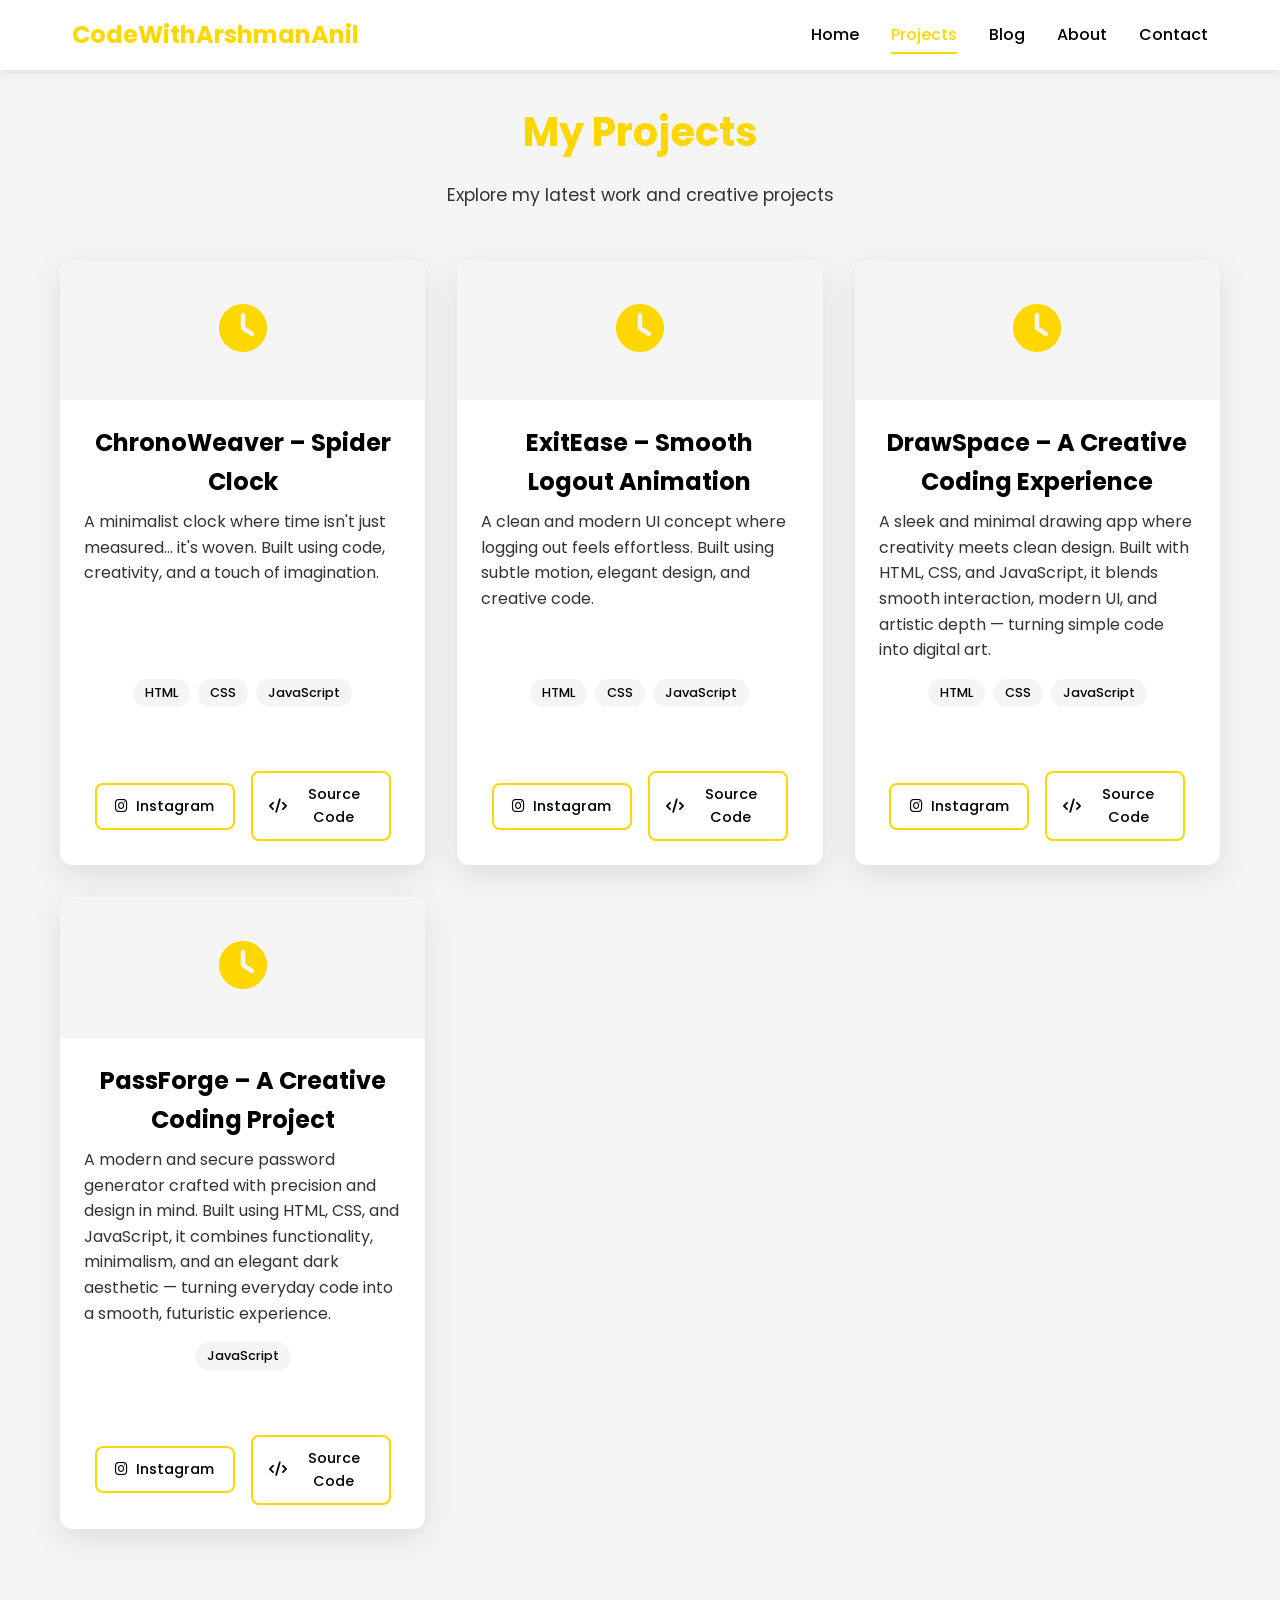
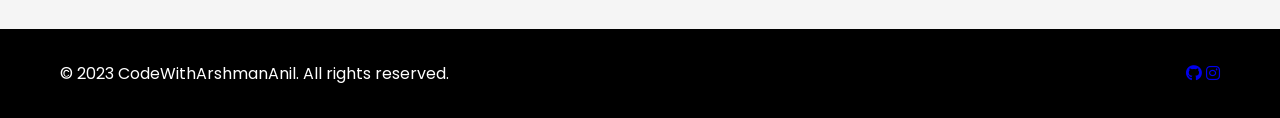
==== commit e72b86dc: "projects.html" ====
--- a/projects.html
+++ b/projects.html
@@ -122,6 +122,10 @@
                         </div>
                     </div>
                 </div>
+                <div class="project-card reveal">
+                    <div class="project-icon">
+                        <i class="fas fa-clock"></i>
+                    </div>
                 <div class="project-content">
                         <h3 class="project-title">PassForge – A Creative Coding Project</h3>
                         <p class="project-description">A modern and secure password generator crafted with precision and design in mind. Built using HTML, CSS, and JavaScript, it combines functionality, minimalism, and an elegant dark aesthetic — turning everyday code into a smooth, futuristic experience.</p>
@@ -159,3 +163,4 @@
 
 
 
+
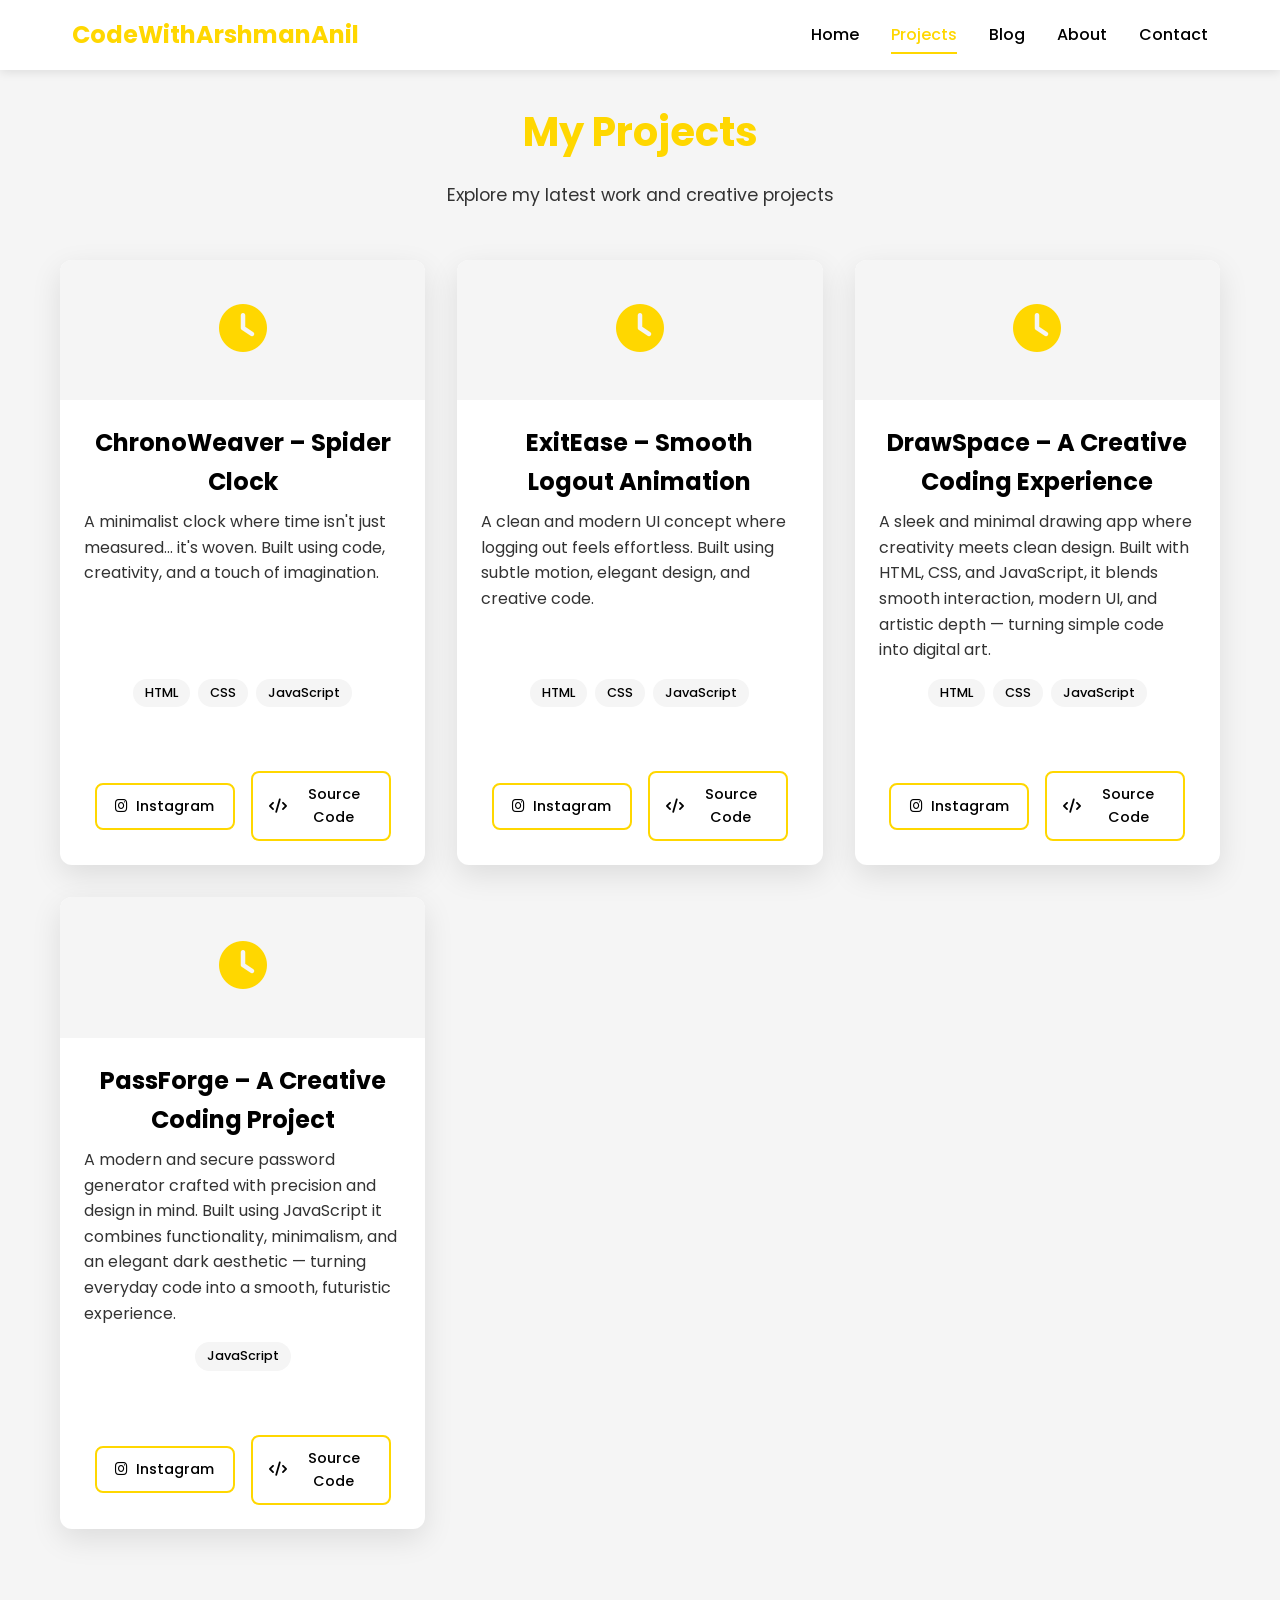
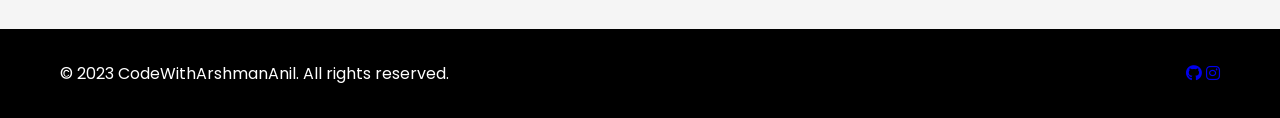
==== commit 7d05d08e: "projects.html" ====
--- a/projects.html
+++ b/projects.html
@@ -128,7 +128,7 @@
                     </div>
                 <div class="project-content">
                         <h3 class="project-title">PassForge – A Creative Coding Project</h3>
-                        <p class="project-description">A modern and secure password generator crafted with precision and design in mind. Built using HTML, CSS, and JavaScript, it combines functionality, minimalism, and an elegant dark aesthetic — turning everyday code into a smooth, futuristic experience.</p>
+                        <p class="project-description">A modern and secure password generator crafted with precision and design in mind. Built using JavaScript it combines functionality, minimalism, and an elegant dark aesthetic — turning everyday code into a smooth, futuristic experience.</p>
                         <div class="tech-stack">
                             <span class="tech-tag">JavaScript</span>
                         </div>
@@ -164,3 +164,4 @@
 
 
 
+
